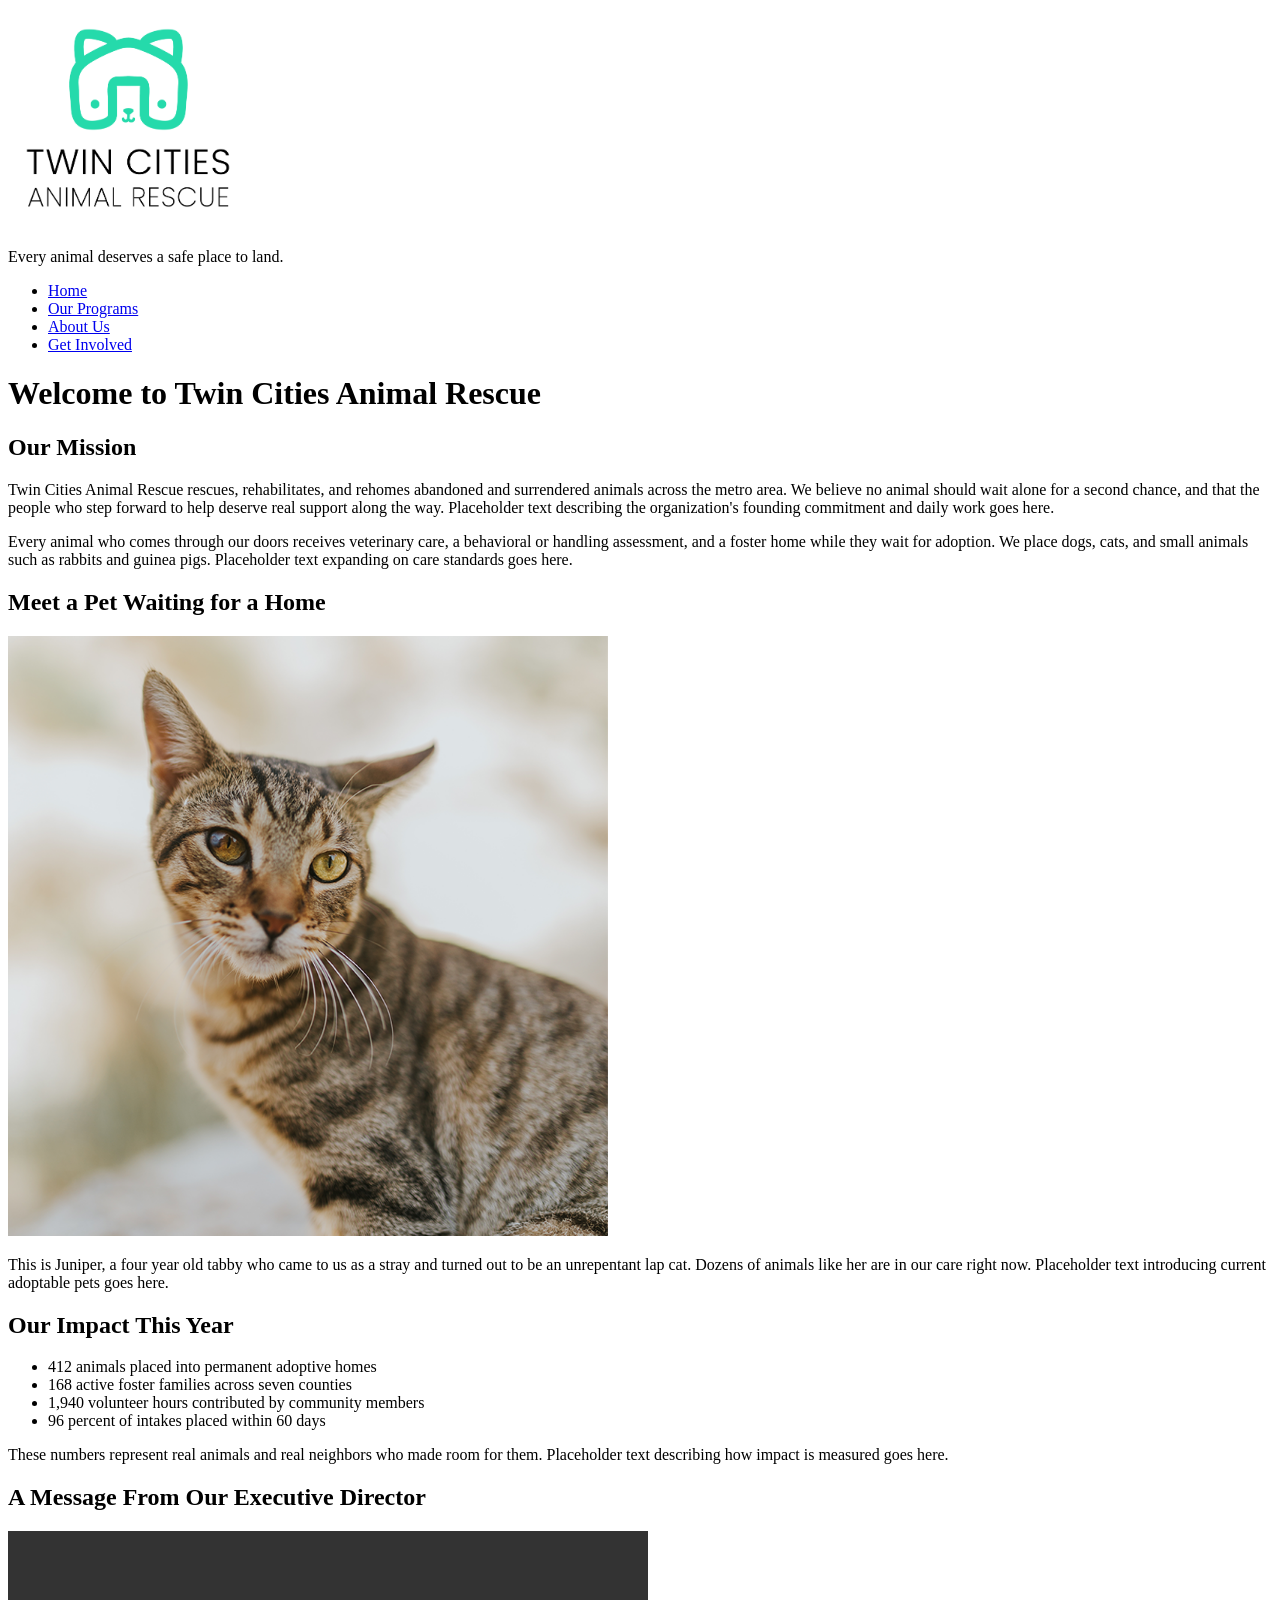
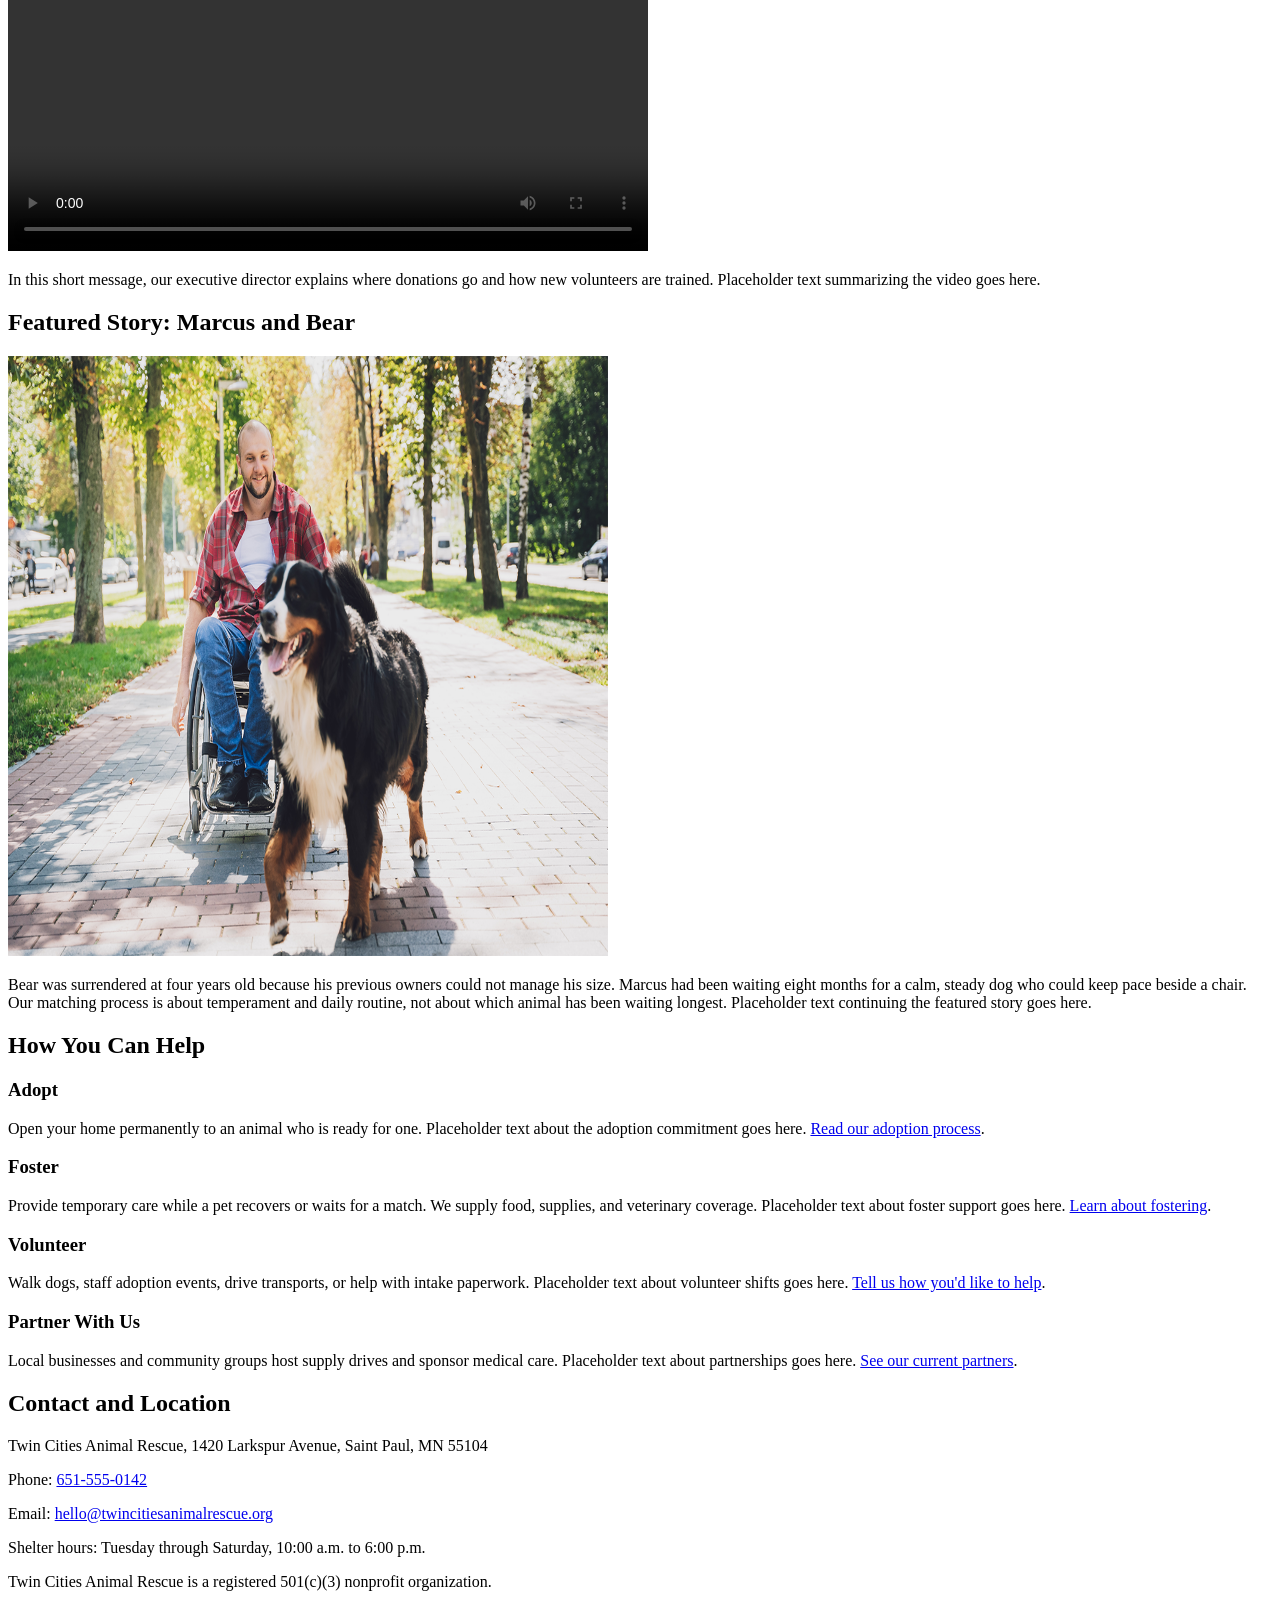
==== index.html @ c5acffc3 "Renamed PNG's" ====
<!DOCTYPE html>
<html lang="en">
<head>
  <meta charset="UTF-8">
  <meta name="viewport" content="width=device-width, initial-scale=1.0">
  <title>Home | Twin Cities Animal Rescue</title>
  <meta name="description" content="Twin Cities Animal Rescue connects homeless pets with adopters, fosters, and volunteers across the metro area.">
</head>
<body>

  <header>
    <a href="index.html">
      <img src="media/rescue-logo.png"
           alt="Twin Cities Animal Rescue"
           width="240" height="220">
    </a>
    <p>Every animal deserves a safe place to land.</p>

    <nav aria-label="Main navigation">
      <ul>
        <li><a href="index.html" aria-current="page">Home</a></li>
        <li><a href="services.html">Our Programs</a></li>
        <li><a href="about.html">About Us</a></li>
        <li><a href="contact.html">Get Involved</a></li>
      </ul>
    </nav>
  </header>

  <main>
    <h1>Welcome to Twin Cities Animal Rescue</h1>

    <section>
      <h2>Our Mission</h2>
      <p>
        Twin Cities Animal Rescue rescues, rehabilitates, and rehomes abandoned and
        surrendered animals across the metro area. We believe no animal should wait
        alone for a second chance, and that the people who step forward to help
        deserve real support along the way. Placeholder text describing the
        organization's founding commitment and daily work goes here.
      </p>
      <p>
        Every animal who comes through our doors receives veterinary care, a
        behavioral or handling assessment, and a foster home while they wait for
        adoption. We place dogs, cats, and small animals such as rabbits and guinea
        pigs. Placeholder text expanding on care standards goes here.
      </p>
    </section>

    <section>
      <h2>Meet a Pet Waiting for a Home</h2>
      <img src="media/rescue-pet-spotlight.png"
           alt="A brown tabby cat with yellow-green eyes sitting outdoors, head tilted and ears turned toward the camera."
           width="600" height="600">
      <p>
        This is Juniper, a four year old tabby who came to us as a stray and turned
        out to be an unrepentant lap cat. Dozens of animals like her are in our care
        right now. Placeholder text introducing current adoptable pets goes here.
      </p>
    </section>

    <section>
      <h2>Our Impact This Year</h2>
      <ul>
        <li>412 animals placed into permanent adoptive homes</li>
        <li>168 active foster families across seven counties</li>
        <li>1,940 volunteer hours contributed by community members</li>
        <li>96 percent of intakes placed within 60 days</li>
      </ul>
      <p>
        These numbers represent real animals and real neighbors who made room for
        them. Placeholder text describing how impact is measured goes here.
      </p>
    </section>

    <section>
      <h2>A Message From Our Executive Director</h2>
      <video controls width="640" preload="metadata">
        <source src="media/rescue-message.mp4" type="video/mp4">
        Your browser does not support embedded video. A written transcript of the
        director's message is available by emailing hello@twincitiesanimalrescue.org
        or calling 651-555-0142.
      </video>
      <p>
        In this short message, our executive director explains where donations go and
        how new volunteers are trained. Placeholder text summarizing the video goes
        here.
      </p>
    </section>

    <section>
      <h2>Featured Story: Marcus and Bear</h2>
      <picture>
        <source media="(min-width: 768px)" srcset="media/rescue-feature-large.png">
        <img src="media/rescue-feature-small.png"
             alt="A smiling man in a wheelchair moving along a tree-lined park path beside a large Bernese mountain dog walking at his side."
             width="600" height="600">
      </picture>
      <p>
        Bear was surrendered at four years old because his previous owners could not
        manage his size. Marcus had been waiting eight months for a calm, steady dog
        who could keep pace beside a chair. Our matching process is about
        temperament and daily routine, not about which animal has been waiting
        longest. Placeholder text continuing the featured story goes here.
      </p>
    </section>

    <section>
      <h2>How You Can Help</h2>

      <h3>Adopt</h3>
      <p>
        Open your home permanently to an animal who is ready for one. Placeholder
        text about the adoption commitment goes here.
        <a href="services.html">Read our adoption process</a>.
      </p>

      <h3>Foster</h3>
      <p>
        Provide temporary care while a pet recovers or waits for a match. We supply
        food, supplies, and veterinary coverage. Placeholder text about foster
        support goes here. <a href="services.html">Learn about fostering</a>.
      </p>

      <h3>Volunteer</h3>
      <p>
        Walk dogs, staff adoption events, drive transports, or help with intake
        paperwork. Placeholder text about volunteer shifts goes here.
        <a href="contact.html">Tell us how you'd like to help</a>.
      </p>

      <h3>Partner With Us</h3>
      <p>
        Local businesses and community groups host supply drives and sponsor medical
        care. Placeholder text about partnerships goes here.
        <a href="about.html">See our current partners</a>.
      </p>
    </section>
  </main>

  <footer>
    <h2>Contact and Location</h2>
    <p>Twin Cities Animal Rescue, 1420 Larkspur Avenue, Saint Paul, MN 55104</p>
    <p>Phone: <a href="tel:+16515550142">651-555-0142</a></p>
    <p>Email: <a href="mailto:hello@twincitiesanimalrescue.org">hello@twincitiesanimalrescue.org</a></p>
    <p>Shelter hours: Tuesday through Saturday, 10:00 a.m. to 6:00 p.m.</p>
    <p>Twin Cities Animal Rescue is a registered 501(c)(3) nonprofit organization.</p>
  </footer>

</body>
</html>
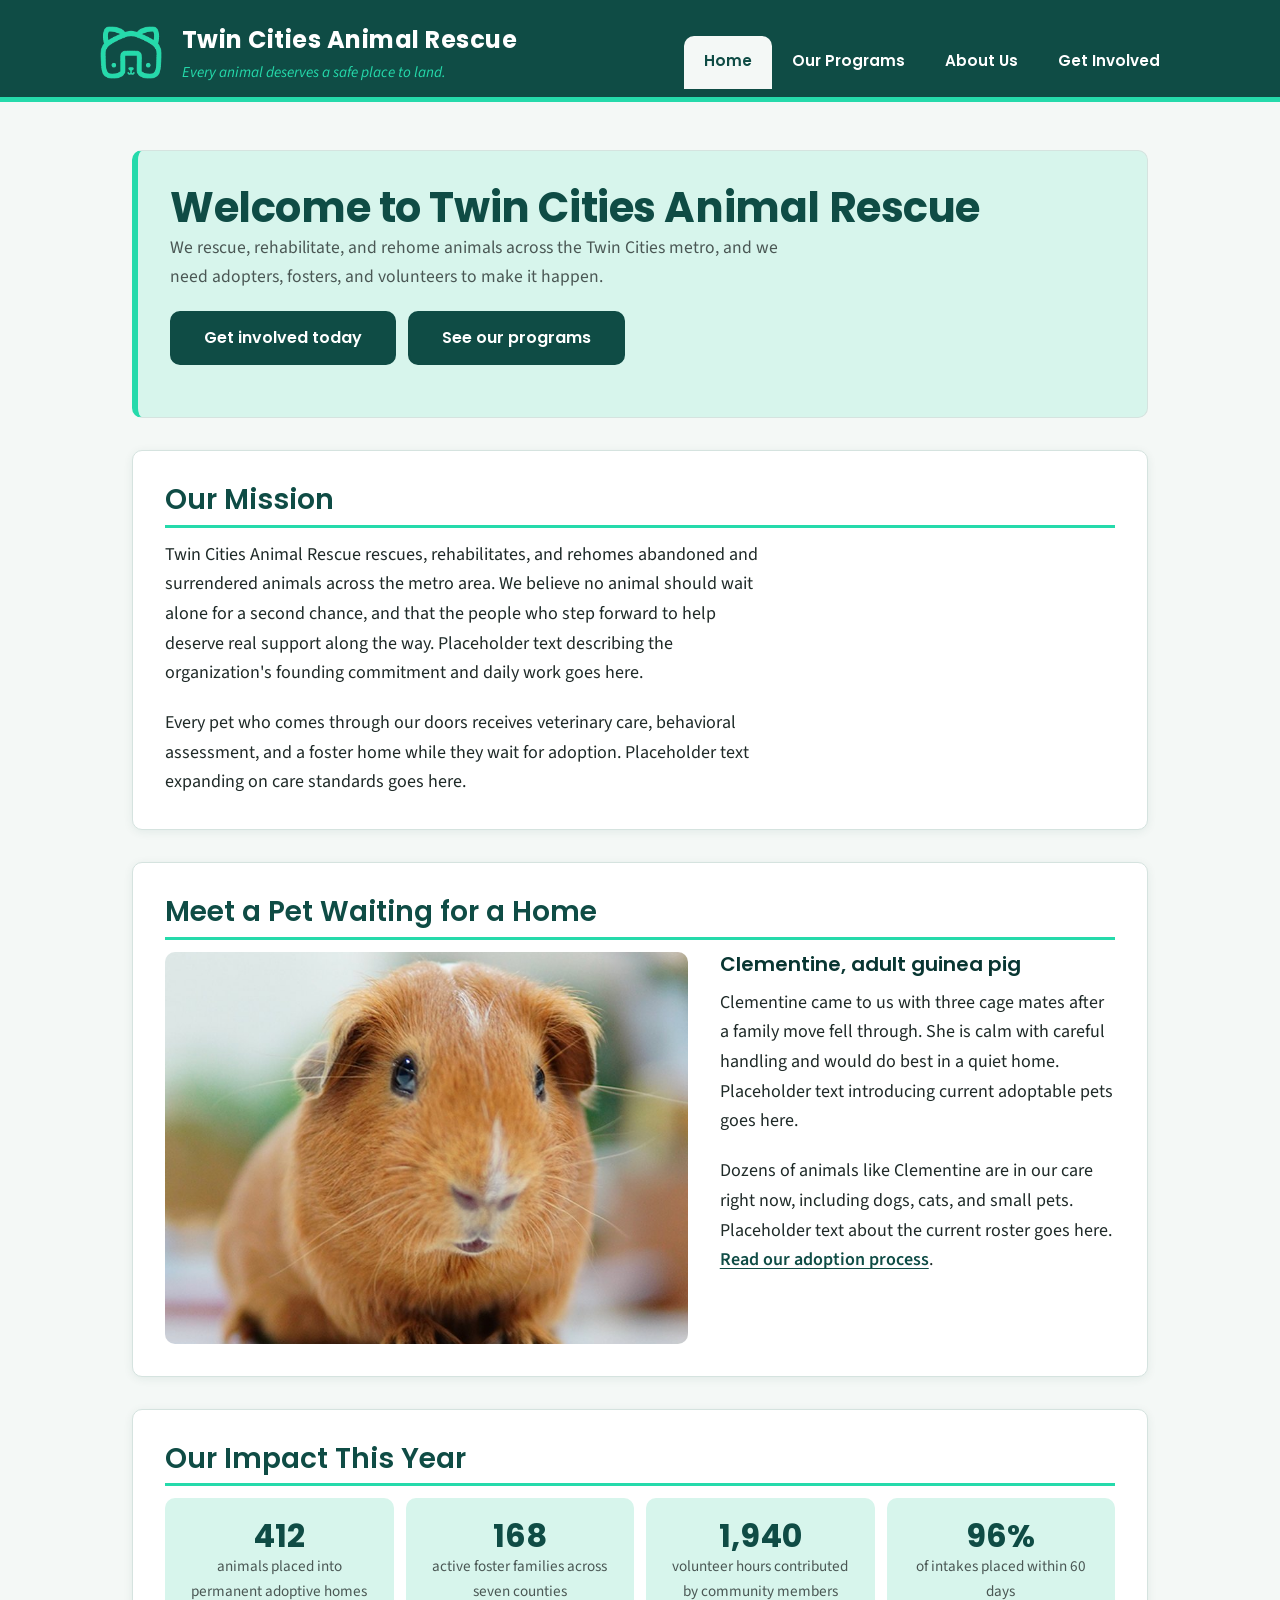
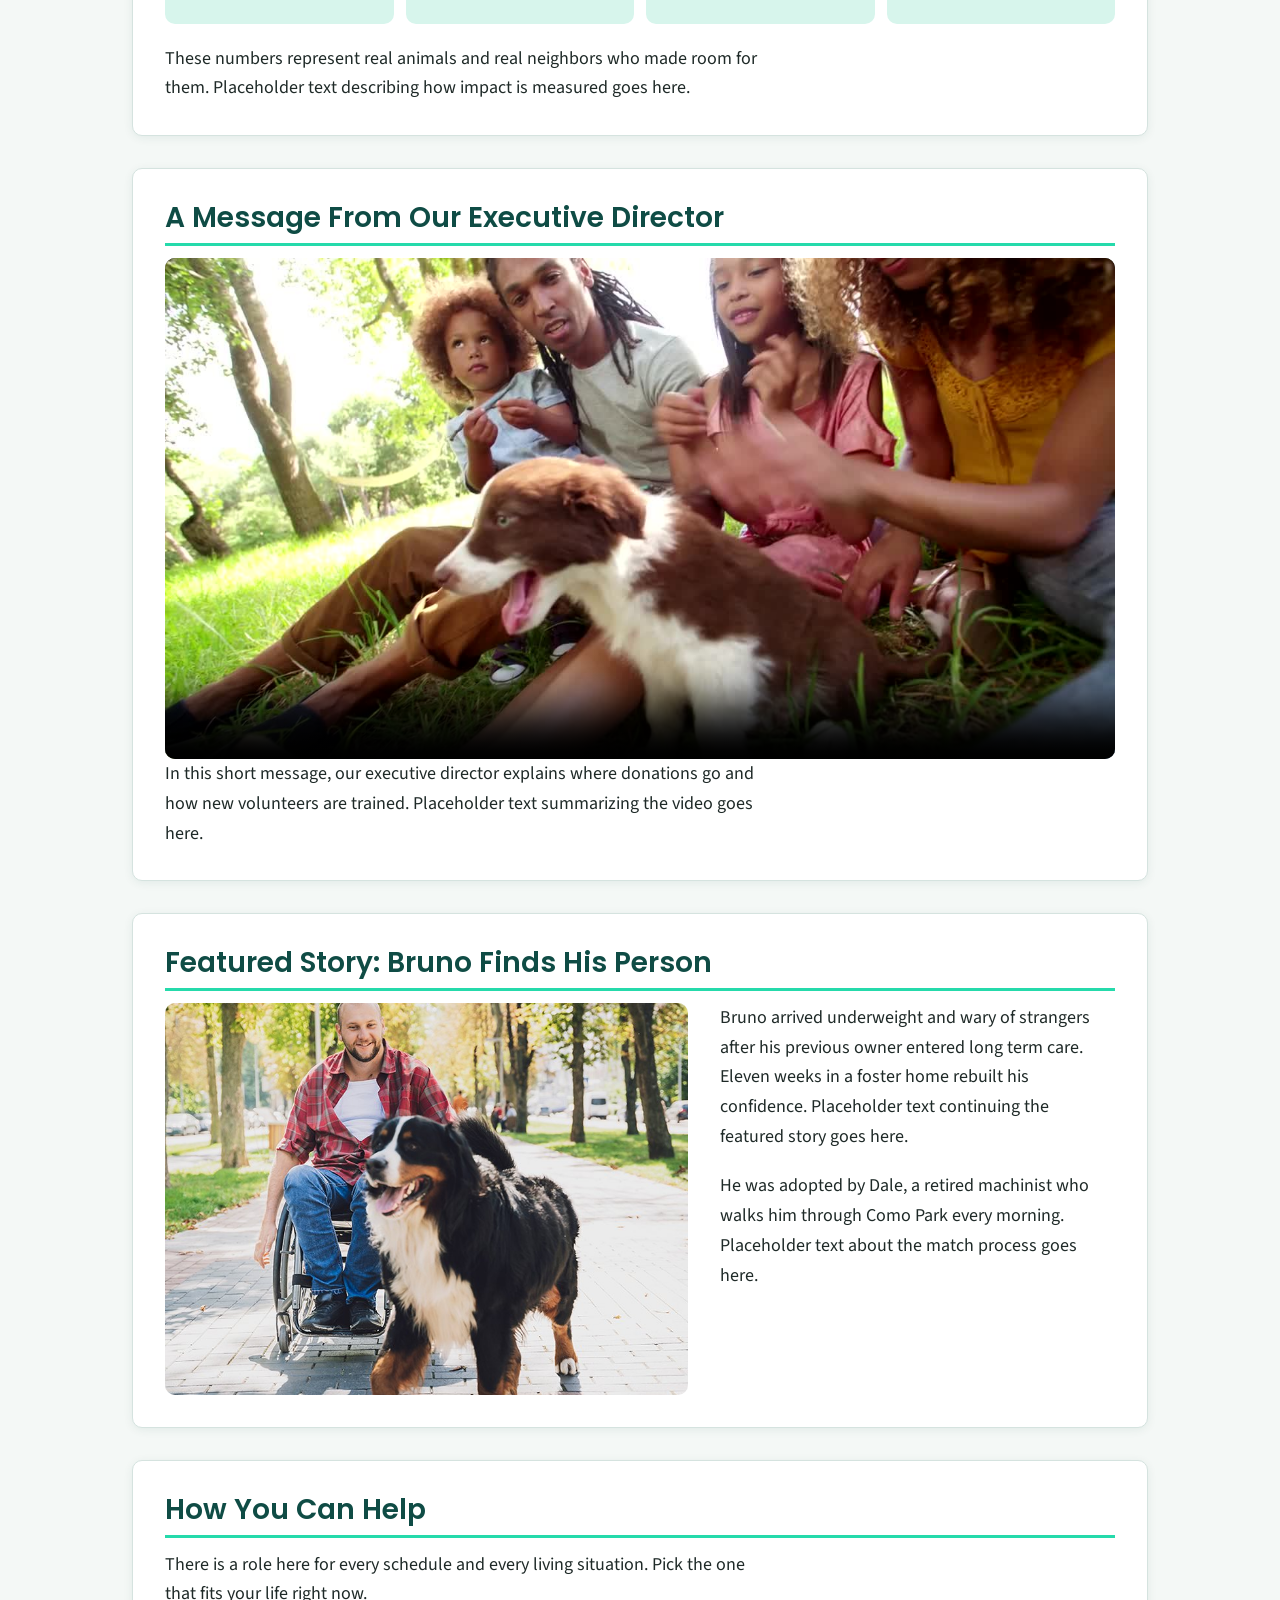
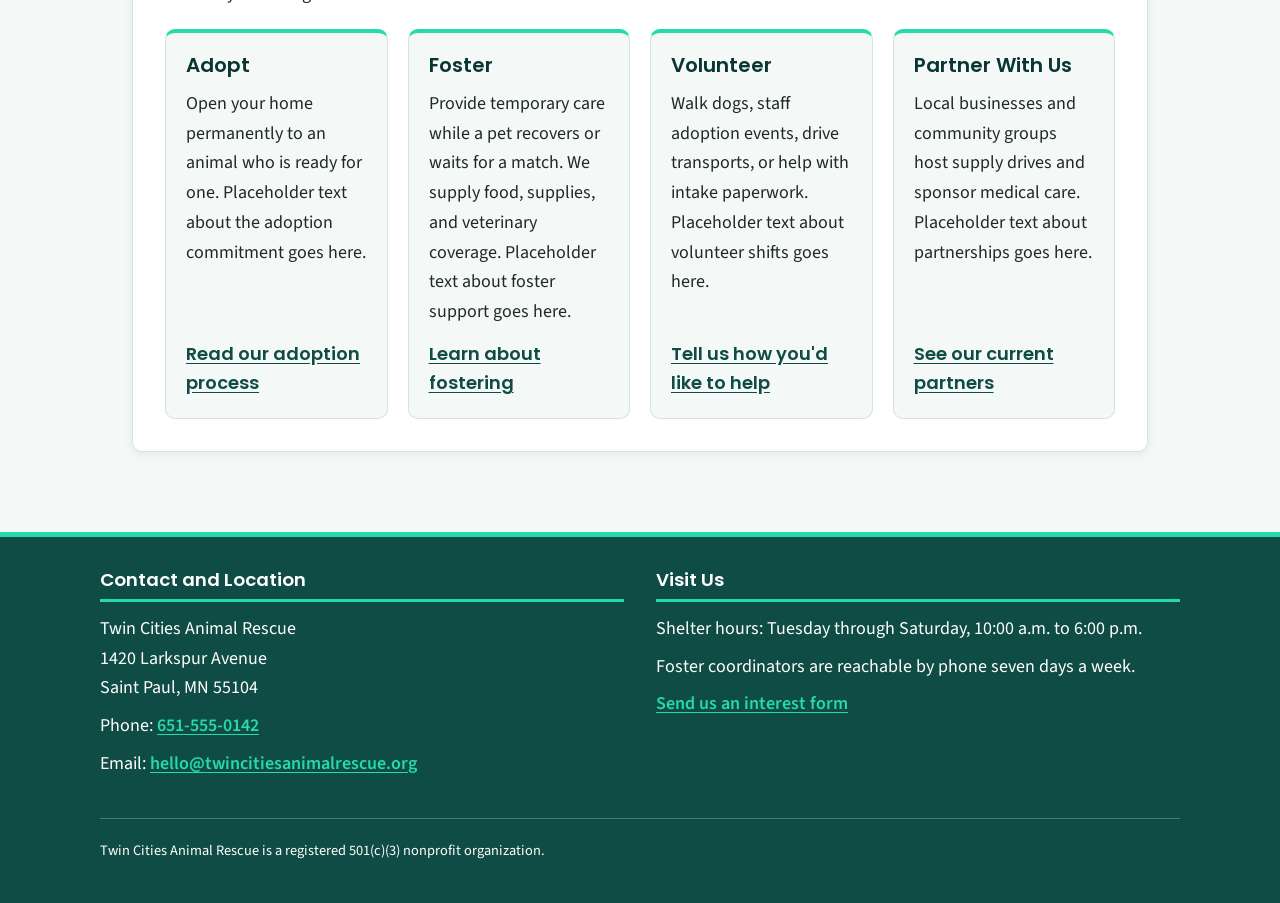
==== commit e694f602: "Add files via upload" ====
--- a/index.html
+++ b/index.html
@@ -5,29 +5,50 @@
   <meta name="viewport" content="width=device-width, initial-scale=1.0">
   <title>Home | Twin Cities Animal Rescue</title>
   <meta name="description" content="Twin Cities Animal Rescue connects homeless pets with adopters, fosters, and volunteers across the metro area.">
+  <link rel="preconnect" href="https://fonts.googleapis.com">
+  <link rel="preconnect" href="https://fonts.gstatic.com" crossorigin>
+  <link href="https://fonts.googleapis.com/css2?family=Poppins:wght@400;600;700&family=Source+Sans+3:wght@400;600&display=swap" rel="stylesheet">
+  <link rel="stylesheet" href="css/styles.css">
 </head>
 <body>
 
-  <header>
-    <a href="index.html">
-      <img src="media/rescue-logo.png"
-           alt="Twin Cities Animal Rescue"
-           width="240" height="220">
-    </a>
-    <p>Every animal deserves a safe place to land.</p>
-
-    <nav aria-label="Main navigation">
-      <ul>
-        <li><a href="index.html" aria-current="page">Home</a></li>
-        <li><a href="services.html">Our Programs</a></li>
-        <li><a href="about.html">About Us</a></li>
-        <li><a href="contact.html">Get Involved</a></li>
-      </ul>
-    </nav>
+  <a class="skip-link" href="#main-content">Skip to main content</a>
+
+  <header class="site-header">
+    <div class="header-inner">
+      <div class="brand">
+        <img class="brand-logo" src="media/rescue-logo.png"
+             alt="Twin Cities Animal Rescue logo, a mint green line drawing of an animal face."
+             width="400" height="342">
+        <div>
+          <p class="brand-name">Twin Cities Animal Rescue</p>
+          <p class="brand-tagline">Every animal deserves a safe place to land.</p>
+        </div>
+      </div>
+
+      <nav class="site-nav" aria-label="Main navigation">
+        <ul>
+          <li><a href="index.html" aria-current="page">Home</a></li>
+          <li><a href="services.html">Our Programs</a></li>
+          <li><a href="about.html">About Us</a></li>
+          <li><a href="contact.html">Get Involved</a></li>
+        </ul>
+      </nav>
+    </div>
   </header>
 
-  <main>
-    <h1>Welcome to Twin Cities Animal Rescue</h1>
+  <main id="main-content">
+    <div class="page-title">
+      <h1>Welcome to Twin Cities Animal Rescue</h1>
+      <p class="page-intro">
+        We rescue, rehabilitate, and rehome animals across the Twin Cities metro,
+        and we need adopters, fosters, and volunteers to make it happen.
+      </p>
+      <p class="button-row">
+        <a class="button" href="contact.html">Get involved today</a>
+        <a class="button" href="services.html">See our programs</a>
+      </p>
+    </div>
 
     <section>
       <h2>Our Mission</h2>
@@ -39,32 +60,53 @@
         organization's founding commitment and daily work goes here.
       </p>
       <p>
-        Every animal who comes through our doors receives veterinary care, a
-        behavioral or handling assessment, and a foster home while they wait for
-        adoption. We place dogs, cats, and small animals such as rabbits and guinea
-        pigs. Placeholder text expanding on care standards goes here.
+        Every pet who comes through our doors receives veterinary care, behavioral
+        assessment, and a foster home while they wait for adoption. Placeholder text
+        expanding on care standards goes here.
       </p>
     </section>
 
     <section>
       <h2>Meet a Pet Waiting for a Home</h2>
-      <img src="media/rescue-pet-spotlight.png"
-           alt="A brown tabby cat with yellow-green eyes sitting outdoors, head tilted and ears turned toward the camera."
-           width="600" height="600">
-      <p>
-        This is Juniper, a four year old tabby who came to us as a stray and turned
-        out to be an unrepentant lap cat. Dozens of animals like her are in our care
-        right now. Placeholder text introducing current adoptable pets goes here.
-      </p>
+      <div class="media-block">
+        <img src="media/rescue-pet.jpg"
+             alt="A ginger guinea pig with a white stripe on its nose sitting on a smooth floor, facing the camera."
+             width="800" height="800">
+        <div class="media-text">
+          <h3>Clementine, adult guinea pig</h3>
+          <p>
+            Clementine came to us with three cage mates after a family move fell
+            through. She is calm with careful handling and would do best in a quiet
+            home. Placeholder text introducing current adoptable pets goes here.
+          </p>
+          <p>
+            Dozens of animals like Clementine are in our care right now, including
+            dogs, cats, and small pets. Placeholder text about the current roster
+            goes here. <a href="services.html">Read our adoption process</a>.
+          </p>
+        </div>
+      </div>
     </section>
 
     <section>
       <h2>Our Impact This Year</h2>
-      <ul>
-        <li>412 animals placed into permanent adoptive homes</li>
-        <li>168 active foster families across seven counties</li>
-        <li>1,940 volunteer hours contributed by community members</li>
-        <li>96 percent of intakes placed within 60 days</li>
+      <ul class="stat-list">
+        <li>
+          <span class="stat-number">412</span>
+          <span class="stat-label">animals placed into permanent adoptive homes</span>
+        </li>
+        <li>
+          <span class="stat-number">168</span>
+          <span class="stat-label">active foster families across seven counties</span>
+        </li>
+        <li>
+          <span class="stat-number">1,940</span>
+          <span class="stat-label">volunteer hours contributed by community members</span>
+        </li>
+        <li>
+          <span class="stat-number">96%</span>
+          <span class="stat-label">of intakes placed within 60 days</span>
+        </li>
       </ul>
       <p>
         These numbers represent real animals and real neighbors who made room for
@@ -74,7 +116,7 @@
 
     <section>
       <h2>A Message From Our Executive Director</h2>
-      <video controls width="640" preload="metadata">
+      <video controls width="640" preload="metadata" poster="media/rescue-message-poster.jpg">
         <source src="media/rescue-message.mp4" type="video/mp4">
         Your browser does not support embedded video. A written transcript of the
         director's message is available by emailing hello@twincitiesanimalrescue.org
@@ -88,62 +130,96 @@
     </section>
 
     <section>
-      <h2>Featured Story: Marcus and Bear</h2>
-      <picture>
-        <source media="(min-width: 768px)" srcset="media/rescue-feature-large.png">
-        <img src="media/rescue-feature-small.png"
-             alt="A smiling man in a wheelchair moving along a tree-lined park path beside a large Bernese mountain dog walking at his side."
-             width="600" height="600">
-      </picture>
-      <p>
-        Bear was surrendered at four years old because his previous owners could not
-        manage his size. Marcus had been waiting eight months for a calm, steady dog
-        who could keep pace beside a chair. Our matching process is about
-        temperament and daily routine, not about which animal has been waiting
-        longest. Placeholder text continuing the featured story goes here.
-      </p>
+      <h2>Featured Story: Bruno Finds His Person</h2>
+      <div class="media-block">
+        <picture>
+          <source media="(min-width: 768px)" srcset="media/rescue-feature-large.jpg">
+          <img src="media/rescue-feature-small.jpg"
+               alt="A man using a wheelchair smiles as he moves along a tree lined path beside Bruno, a large black, white, and tan Bernese mountain dog walking off leash."
+               width="800" height="800">
+        </picture>
+        <div class="media-text">
+          <p>
+            Bruno arrived underweight and wary of strangers after his previous owner
+            entered long term care. Eleven weeks in a foster home rebuilt his
+            confidence. Placeholder text continuing the featured story goes here.
+          </p>
+          <p>
+            He was adopted by Dale, a retired machinist who walks him through Como
+            Park every morning. Placeholder text about the match process goes here.
+          </p>
+        </div>
+      </div>
     </section>
 
     <section>
       <h2>How You Can Help</h2>
-
-      <h3>Adopt</h3>
-      <p>
-        Open your home permanently to an animal who is ready for one. Placeholder
-        text about the adoption commitment goes here.
-        <a href="services.html">Read our adoption process</a>.
-      </p>
-
-      <h3>Foster</h3>
-      <p>
-        Provide temporary care while a pet recovers or waits for a match. We supply
-        food, supplies, and veterinary coverage. Placeholder text about foster
-        support goes here. <a href="services.html">Learn about fostering</a>.
-      </p>
-
-      <h3>Volunteer</h3>
-      <p>
-        Walk dogs, staff adoption events, drive transports, or help with intake
-        paperwork. Placeholder text about volunteer shifts goes here.
-        <a href="contact.html">Tell us how you'd like to help</a>.
-      </p>
-
-      <h3>Partner With Us</h3>
-      <p>
-        Local businesses and community groups host supply drives and sponsor medical
-        care. Placeholder text about partnerships goes here.
-        <a href="about.html">See our current partners</a>.
-      </p>
+      <p>
+        There is a role here for every schedule and every living situation. Pick the
+        one that fits your life right now.
+      </p>
+
+      <div class="card-grid">
+        <article class="card">
+          <h3>Adopt</h3>
+          <p>
+            Open your home permanently to an animal who is ready for one. Placeholder
+            text about the adoption commitment goes here.
+          </p>
+          <p class="card-link"><a href="services.html">Read our adoption process</a></p>
+        </article>
+
+        <article class="card">
+          <h3>Foster</h3>
+          <p>
+            Provide temporary care while a pet recovers or waits for a match. We
+            supply food, supplies, and veterinary coverage. Placeholder text about
+            foster support goes here.
+          </p>
+          <p class="card-link"><a href="services.html">Learn about fostering</a></p>
+        </article>
+
+        <article class="card">
+          <h3>Volunteer</h3>
+          <p>
+            Walk dogs, staff adoption events, drive transports, or help with intake
+            paperwork. Placeholder text about volunteer shifts goes here.
+          </p>
+          <p class="card-link"><a href="contact.html">Tell us how you'd like to help</a></p>
+        </article>
+
+        <article class="card">
+          <h3>Partner With Us</h3>
+          <p>
+            Local businesses and community groups host supply drives and sponsor
+            medical care. Placeholder text about partnerships goes here.
+          </p>
+          <p class="card-link"><a href="about.html">See our current partners</a></p>
+        </article>
+      </div>
     </section>
   </main>
 
-  <footer>
-    <h2>Contact and Location</h2>
-    <p>Twin Cities Animal Rescue, 1420 Larkspur Avenue, Saint Paul, MN 55104</p>
-    <p>Phone: <a href="tel:+16515550142">651-555-0142</a></p>
-    <p>Email: <a href="mailto:hello@twincitiesanimalrescue.org">hello@twincitiesanimalrescue.org</a></p>
-    <p>Shelter hours: Tuesday through Saturday, 10:00 a.m. to 6:00 p.m.</p>
-    <p>Twin Cities Animal Rescue is a registered 501(c)(3) nonprofit organization.</p>
+  <footer class="site-footer">
+    <div class="footer-inner">
+      <div>
+        <h2>Contact and Location</h2>
+        <p>Twin Cities Animal Rescue<br>1420 Larkspur Avenue<br>Saint Paul, MN 55104</p>
+        <p>Phone: <a href="tel:+16515550142">651-555-0142</a></p>
+        <p>Email: <a href="mailto:hello@twincitiesanimalrescue.org">hello@twincitiesanimalrescue.org</a></p>
+      </div>
+
+      <div>
+        <h2>Visit Us</h2>
+        <p>Shelter hours: Tuesday through Saturday, 10:00 a.m. to 6:00 p.m.</p>
+        <p>Foster coordinators are reachable by phone seven days a week.</p>
+        <p><a href="contact.html">Send us an interest form</a></p>
+      </div>
+    </div>
+
+    <p class="footer-legal">
+      Twin Cities Animal Rescue is a registered 501(c)(3) nonprofit organization.
+    </p>
   </footer>
 
 </body>
--- a/css/styles.css
+++ b/css/styles.css
@@ -0,0 +1,744 @@
+/* ==========================================================================
+   Twin Cities Animal Rescue — Touchstone 3 Stylesheet
+   Written mobile first. Larger screens are handled by the media queries
+   near the bottom of this file.
+
+   DESIGN SYSTEM
+   Colors (4)
+     Deep Teal   #0F4C45   primary / headers / footer / headings
+     Mint        #25DAAB   accent, pulled from the client logo
+     Off White   #F4F8F6   page background
+     Charcoal    #1F2A28   body text
+   Fonts (2)
+     Poppins       headings, navigation, buttons
+     Source Sans 3 body copy, forms, lists
+   ========================================================================== */
+
+/* --------------------------------------------------------------------------
+   1. Design tokens
+   -------------------------------------------------------------------------- */
+:root {
+  /* Color palette */
+  --color-primary: #0F4C45;
+  --color-primary-dark: #093632;
+  --color-accent: #25DAAB;
+  --color-accent-soft: #D7F5EC;
+  --color-surface: #FFFFFF;
+  --color-background: #F4F8F6;
+  --color-text: #1F2A28;
+  --color-text-muted: #4A5754;
+  --color-border: #D5E3DF;
+
+  /* Typography */
+  --font-heading: "Poppins", "Trebuchet MS", "Segoe UI", sans-serif;
+  --font-body: "Source Sans 3", "Source Sans Pro", "Helvetica Neue", Arial, sans-serif;
+
+  /* Spacing scale — keeps rhythm identical on every page */
+  --space-xs: 0.5rem;
+  --space-sm: 0.75rem;
+  --space-md: 1.25rem;
+  --space-lg: 2rem;
+  --space-xl: 3rem;
+
+  /* Shared shape and depth */
+  --radius: 10px;
+  --shadow: 0 2px 10px rgba(15, 76, 69, 0.08);
+  --max-width: 1080px;
+}
+
+/* --------------------------------------------------------------------------
+   2. Base / reset
+   -------------------------------------------------------------------------- */
+*,
+*::before,
+*::after {
+  box-sizing: border-box;
+}
+
+html {
+  scroll-behavior: smooth;
+}
+
+body {
+  margin: 0;
+  background-color: var(--color-background);
+  color: var(--color-text);
+  font-family: var(--font-body);
+  font-size: 1.0625rem;   /* 17px base so body copy is comfortable on phones */
+  line-height: 1.65;
+}
+
+img,
+video {
+  display: block;
+  max-width: 100%;
+  height: auto;           /* images scale down instead of overflowing small screens */
+}
+
+/* --------------------------------------------------------------------------
+   3. Typography and hierarchy
+   -------------------------------------------------------------------------- */
+h1,
+h2,
+h3 {
+  font-family: var(--font-heading);
+  color: var(--color-primary);
+  line-height: 1.2;
+  margin: 0 0 var(--space-sm);
+}
+
+h1 {
+  font-size: 1.9rem;
+  font-weight: 700;
+  letter-spacing: -0.01em;
+}
+
+h2 {
+  font-size: 1.4rem;
+  font-weight: 600;
+  padding-bottom: var(--space-xs);
+  border-bottom: 3px solid var(--color-accent);   /* accent rule marks each major section */
+}
+
+h3 {
+  font-size: 1.1rem;
+  font-weight: 600;
+  color: var(--color-primary-dark);
+}
+
+p {
+  margin: 0 0 var(--space-md);
+  max-width: 68ch;        /* caps line length so paragraphs stay easy to read */
+}
+
+a {
+  color: var(--color-primary);
+  font-weight: 600;
+  text-decoration: underline;
+  text-underline-offset: 3px;
+}
+
+a:hover,
+a:focus {
+  color: var(--color-primary-dark);
+  background-color: var(--color-accent-soft);
+}
+
+/* Visible keyboard focus everywhere */
+a:focus-visible,
+button:focus-visible,
+input:focus-visible,
+select:focus-visible,
+textarea:focus-visible {
+  outline: 3px solid var(--color-primary);
+  outline-offset: 2px;
+}
+
+/* Skip link for keyboard and screen reader users */
+.skip-link {
+  position: absolute;
+  left: -9999px;
+  top: 0;
+  background-color: var(--color-primary);
+  color: var(--color-surface);
+  padding: var(--space-sm) var(--space-md);
+  z-index: 20;
+}
+
+.skip-link:focus {
+  left: var(--space-sm);
+  top: var(--space-sm);
+}
+
+/* --------------------------------------------------------------------------
+   4. Site header and navigation  (Flexbox)
+   -------------------------------------------------------------------------- */
+.site-header {
+  background-color: var(--color-primary);
+  color: var(--color-surface);
+  padding: var(--space-md) var(--space-md) 0;
+  border-bottom: 5px solid var(--color-accent);
+}
+
+.header-inner {
+  display: flex;
+  flex-direction: column;      /* stacked on phones */
+  align-items: center;
+  gap: var(--space-sm);
+  max-width: var(--max-width);
+  margin: 0 auto;
+  text-align: center;
+}
+
+.brand {
+  display: flex;
+  flex-direction: column;
+  align-items: center;
+  gap: var(--space-xs);
+}
+
+.brand-logo {
+  width: 74px;
+}
+
+.brand-name {
+  font-family: var(--font-heading);
+  font-size: 1.35rem;
+  font-weight: 700;
+  letter-spacing: 0.02em;
+  margin: 0;
+  color: var(--color-surface);
+}
+
+.brand-tagline {
+  font-size: 0.95rem;
+  font-style: italic;
+  margin: 0;
+  color: var(--color-accent);
+}
+
+/* Navigation list — Flexbox row that wraps on narrow screens */
+.site-nav ul {
+  display: flex;
+  flex-wrap: wrap;
+  justify-content: center;
+  gap: var(--space-xs);
+  list-style: none;
+  margin: 0;
+  padding: 0;
+  width: 100%;
+}
+
+.site-nav a {
+  display: block;
+  padding: var(--space-sm) var(--space-md);
+  font-family: var(--font-heading);
+  font-size: 0.95rem;
+  font-weight: 600;
+  color: var(--color-surface);
+  text-decoration: none;
+  border-radius: var(--radius) var(--radius) 0 0;
+  border-bottom: 4px solid transparent;
+}
+
+.site-nav a:hover,
+.site-nav a:focus {
+  background-color: var(--color-primary-dark);
+  color: var(--color-accent);
+  border-bottom-color: var(--color-accent);
+}
+
+/* Current page marker — driven by the aria-current attribute already in the HTML */
+.site-nav a[aria-current="page"] {
+  background-color: var(--color-background);
+  color: var(--color-primary);
+  border-bottom-color: var(--color-background);
+}
+
+/* --------------------------------------------------------------------------
+   5. Page shell and sections
+   -------------------------------------------------------------------------- */
+main {
+  display: block;
+  max-width: var(--max-width);
+  margin: 0 auto;
+  padding: var(--space-lg) var(--space-md) var(--space-xl);
+}
+
+.page-intro {
+  font-size: 1.1rem;
+  color: var(--color-text-muted);
+}
+
+section {
+  background-color: var(--color-surface);
+  border: 1px solid var(--color-border);
+  border-radius: var(--radius);
+  box-shadow: var(--shadow);
+  padding: var(--space-md);
+  margin-bottom: var(--space-lg);
+}
+
+section > *:last-child {
+  margin-bottom: 0;
+}
+
+/* Page title band */
+.page-title {
+  background-color: var(--color-accent-soft);
+  border: 1px solid var(--color-border);
+  border-left: 6px solid var(--color-accent);
+  border-radius: var(--radius);
+  padding: var(--space-md);
+  margin-bottom: var(--space-lg);
+}
+
+.page-title h1 {
+  margin-bottom: 0;
+}
+
+/* Lists */
+ul,
+ol {
+  padding-left: 1.35rem;
+}
+
+li {
+  margin-bottom: var(--space-xs);
+}
+
+/* --------------------------------------------------------------------------
+   6. Cards  (Flexbox)
+   -------------------------------------------------------------------------- */
+.card-grid {
+  display: flex;
+  flex-direction: column;    /* single column on phones */
+  flex-wrap: wrap;
+  gap: var(--space-md);
+  margin-top: var(--space-md);
+}
+
+.card {
+  display: flex;
+  flex-direction: column;
+  flex: 1 1 260px;           /* cards share space evenly once they sit in a row */
+  background-color: var(--color-background);
+  border: 1px solid var(--color-border);
+  border-top: 4px solid var(--color-accent);
+  border-radius: var(--radius);
+  padding: var(--space-md);
+}
+
+.card h3 {
+  margin-top: 0;
+}
+
+.card p {
+  margin-bottom: var(--space-sm);
+}
+
+.card .card-link {
+  margin-top: auto;          /* pins the link to the bottom so card links line up */
+  margin-bottom: 0;
+  font-family: var(--font-heading);
+}
+
+/* Impact statistics — text only, per the client brief */
+.stat-list {
+  display: flex;
+  flex-direction: column;
+  flex-wrap: wrap;
+  gap: var(--space-sm);
+  list-style: none;
+  margin: 0 0 var(--space-md);
+  padding: 0;
+}
+
+.stat-list li {
+  flex: 1 1 200px;
+  background-color: var(--color-accent-soft);
+  border-radius: var(--radius);
+  padding: var(--space-md);
+  margin-bottom: 0;
+  text-align: center;
+}
+
+.stat-number {
+  display: block;
+  font-family: var(--font-heading);
+  font-size: 2rem;
+  font-weight: 700;
+  line-height: 1.1;
+  color: var(--color-primary);
+}
+
+.stat-label {
+  display: block;
+  font-size: 0.95rem;
+  color: var(--color-text-muted);
+}
+
+/* --------------------------------------------------------------------------
+   7. Media blocks
+   -------------------------------------------------------------------------- */
+.media-block {
+  display: flex;
+  flex-direction: column;
+  gap: var(--space-md);
+}
+
+.media-block img,
+.media-block video {
+  width: 100%;
+  border-radius: var(--radius);
+}
+
+/* Photos are cropped to a shared 4:3 shape so every image block on the site
+   lines up the same way, no matter what shape the original file is. */
+.media-block > img,
+.media-block > picture img {
+  aspect-ratio: 4 / 3;
+  object-fit: cover;
+}
+
+.media-block .media-text {
+  flex: 1 1 300px;
+}
+
+.media-block .media-text > *:last-child {
+  margin-bottom: 0;
+}
+
+figure {
+  max-width: 640px;        /* keeps a square source photo from dominating the page */
+  margin: 0 auto;
+  background-color: var(--color-background);
+  border: 1px solid var(--color-border);
+  border-radius: var(--radius);
+  overflow: hidden;
+}
+
+figure img {
+  width: 100%;
+  aspect-ratio: 4 / 3;
+  object-fit: cover;
+  object-position: center 28%;
+  border-radius: 0;
+}
+
+figcaption {
+  padding: var(--space-md);
+  font-size: 0.95rem;
+  color: var(--color-text-muted);
+}
+
+video {
+  width: 100%;
+  background-color: var(--color-text);
+  border-radius: var(--radius);
+}
+
+/* --------------------------------------------------------------------------
+   8. Buttons and calls to action
+   -------------------------------------------------------------------------- */
+.button,
+button {
+  display: inline-block;
+  font-family: var(--font-heading);
+  font-size: 1rem;
+  font-weight: 600;
+  padding: var(--space-sm) var(--space-lg);
+  border-radius: var(--radius);
+  border: 2px solid var(--color-primary);
+  cursor: pointer;
+  text-decoration: none;
+  text-align: center;
+}
+
+.button,
+button[type="submit"] {
+  background-color: var(--color-primary);
+  color: var(--color-surface);
+}
+
+.button:hover,
+.button:focus,
+button[type="submit"]:hover,
+button[type="submit"]:focus {
+  background-color: var(--color-primary-dark);
+  color: var(--color-accent);
+}
+
+button[type="reset"] {
+  background-color: transparent;
+  color: var(--color-primary);
+}
+
+button[type="reset"]:hover,
+button[type="reset"]:focus {
+  background-color: var(--color-accent-soft);
+}
+
+.button-row {
+  display: flex;
+  flex-direction: column;
+  gap: var(--space-sm);
+}
+
+/* --------------------------------------------------------------------------
+   9. Forms
+   -------------------------------------------------------------------------- */
+fieldset {
+  border: 1px solid var(--color-border);
+  border-left: 4px solid var(--color-accent);
+  border-radius: var(--radius);
+  padding: var(--space-md);
+  margin: 0 0 var(--space-md);
+}
+
+legend {
+  font-family: var(--font-heading);
+  font-size: 1.05rem;
+  font-weight: 600;
+  color: var(--color-primary);
+  padding: 0 var(--space-xs);
+}
+
+/* Form paragraphs wrap single fields, so they use the full fieldset width
+   rather than the 68ch reading measure applied to body copy. */
+form p {
+  max-width: none;
+}
+
+label {
+  display: block;
+  font-weight: 600;
+  margin-bottom: 0.35rem;
+}
+
+input[type="text"],
+input[type="email"],
+input[type="tel"],
+input[type="date"],
+input[type="number"],
+select,
+textarea {
+  width: 100%;
+  font-family: var(--font-body);
+  font-size: 1rem;
+  color: var(--color-text);
+  background-color: var(--color-surface);
+  padding: var(--space-sm);
+  border: 2px solid var(--color-border);
+  border-radius: var(--radius);
+}
+
+input:focus,
+select:focus,
+textarea:focus {
+  border-color: var(--color-primary);
+}
+
+textarea {
+  resize: vertical;
+}
+
+/* Radio and checkbox rows sit inline with their labels */
+.choice {
+  display: flex;
+  align-items: flex-start;
+  gap: var(--space-sm);
+  padding: var(--space-xs) 0;
+}
+
+.choice input {
+  width: 1.15rem;
+  height: 1.15rem;
+  margin: 0.25rem 0 0;
+  flex-shrink: 0;
+  accent-color: var(--color-primary);
+}
+
+.choice label {
+  margin-bottom: 0;
+  font-weight: 400;
+}
+
+.field-help {
+  display: block;
+  font-size: 0.9rem;
+  color: var(--color-text-muted);
+  margin-top: 0.25rem;
+}
+
+.required-note {
+  font-size: 0.95rem;
+  color: var(--color-text-muted);
+}
+
+/* --------------------------------------------------------------------------
+   10. Footer  (Flexbox)
+   -------------------------------------------------------------------------- */
+.site-footer {
+  background-color: var(--color-primary);
+  color: var(--color-surface);
+  border-top: 5px solid var(--color-accent);
+  padding: var(--space-lg) var(--space-md);
+}
+
+.footer-inner {
+  display: flex;
+  flex-direction: column;
+  gap: var(--space-lg);
+  max-width: var(--max-width);
+  margin: 0 auto;
+}
+
+.site-footer h2 {
+  color: var(--color-surface);
+  font-size: 1.15rem;
+  border-bottom-color: var(--color-accent);
+}
+
+.site-footer p {
+  margin-bottom: var(--space-xs);
+  color: var(--color-surface);
+}
+
+.site-footer a {
+  color: var(--color-accent);
+  font-weight: 600;
+}
+
+.site-footer a:hover,
+.site-footer a:focus {
+  background-color: var(--color-primary-dark);
+  color: var(--color-accent);
+}
+
+.footer-legal {
+  max-width: var(--max-width);
+  margin: var(--space-lg) auto 0;
+  font-size: 0.9rem;
+  border-top: 1px solid rgba(255, 255, 255, 0.25);
+  padding-top: var(--space-md);
+}
+
+/* ==========================================================================
+   11. MEDIA QUERY — tablets and larger  (min-width: 768px)
+   Single column layouts become rows, and spacing opens up.
+   ========================================================================== */
+@media screen and (min-width: 768px) {
+  body {
+    font-size: 1.125rem;
+  }
+
+  h1 {
+    font-size: 2.6rem;
+  }
+
+  h2 {
+    font-size: 1.75rem;
+  }
+
+  h3 {
+    font-size: 1.25rem;
+  }
+
+  /* Header: brand on the left, navigation on the right */
+  .site-header {
+    padding: var(--space-md) var(--space-lg) 0;
+  }
+
+  .header-inner {
+    flex-direction: row;
+    justify-content: space-between;
+    align-items: flex-end;
+    text-align: left;
+  }
+
+  .brand {
+    flex-direction: row;
+    align-items: center;
+    gap: var(--space-md);
+    padding-bottom: var(--space-sm);
+  }
+
+  .brand-logo {
+    width: 62px;
+  }
+
+  .brand-name {
+    font-size: 1.5rem;
+  }
+
+  .site-nav ul {
+    justify-content: flex-end;
+    gap: 0;
+    width: auto;
+  }
+
+  main {
+    padding: var(--space-xl) var(--space-lg);
+  }
+
+  section {
+    padding: var(--space-lg);
+  }
+
+  .page-title {
+    padding: var(--space-lg);
+  }
+
+  /* Cards move from a stack into a wrapping row */
+  .card-grid {
+    flex-direction: row;
+  }
+
+  /* Statistics sit two per row */
+  .stat-list {
+    flex-direction: row;
+  }
+
+  /* Image and its explanation sit side by side */
+  .media-block {
+    flex-direction: row;
+    align-items: flex-start;
+  }
+
+  .media-block > img,
+  .media-block > picture,
+  .media-block > .media-figure {
+    flex: 1 1 45%;
+    min-width: 0;
+  }
+
+  .button-row {
+    flex-direction: row;
+  }
+
+  /* Two column form rows */
+  .form-row {
+    display: flex;
+    gap: var(--space-md);
+  }
+
+  .form-row > p {
+    flex: 1 1 0;
+  }
+
+  .footer-inner {
+    flex-direction: row;
+    justify-content: space-between;
+  }
+
+  .footer-inner > div {
+    flex: 1 1 0;
+  }
+}
+
+/* ==========================================================================
+   12. MEDIA QUERY — desktop  (min-width: 1024px)
+   ========================================================================== */
+@media screen and (min-width: 1024px) {
+  .stat-list li {
+    flex: 1 1 0;      /* all four statistics fit on one line */
+  }
+
+  .card {
+    flex: 1 1 0;
+  }
+
+  .media-block {
+    gap: var(--space-lg);
+  }
+}
+
+/* ==========================================================================
+   13. Print and reduced motion courtesies
+   ========================================================================== */
+@media (prefers-reduced-motion: reduce) {
+  html {
+    scroll-behavior: auto;
+  }
+}
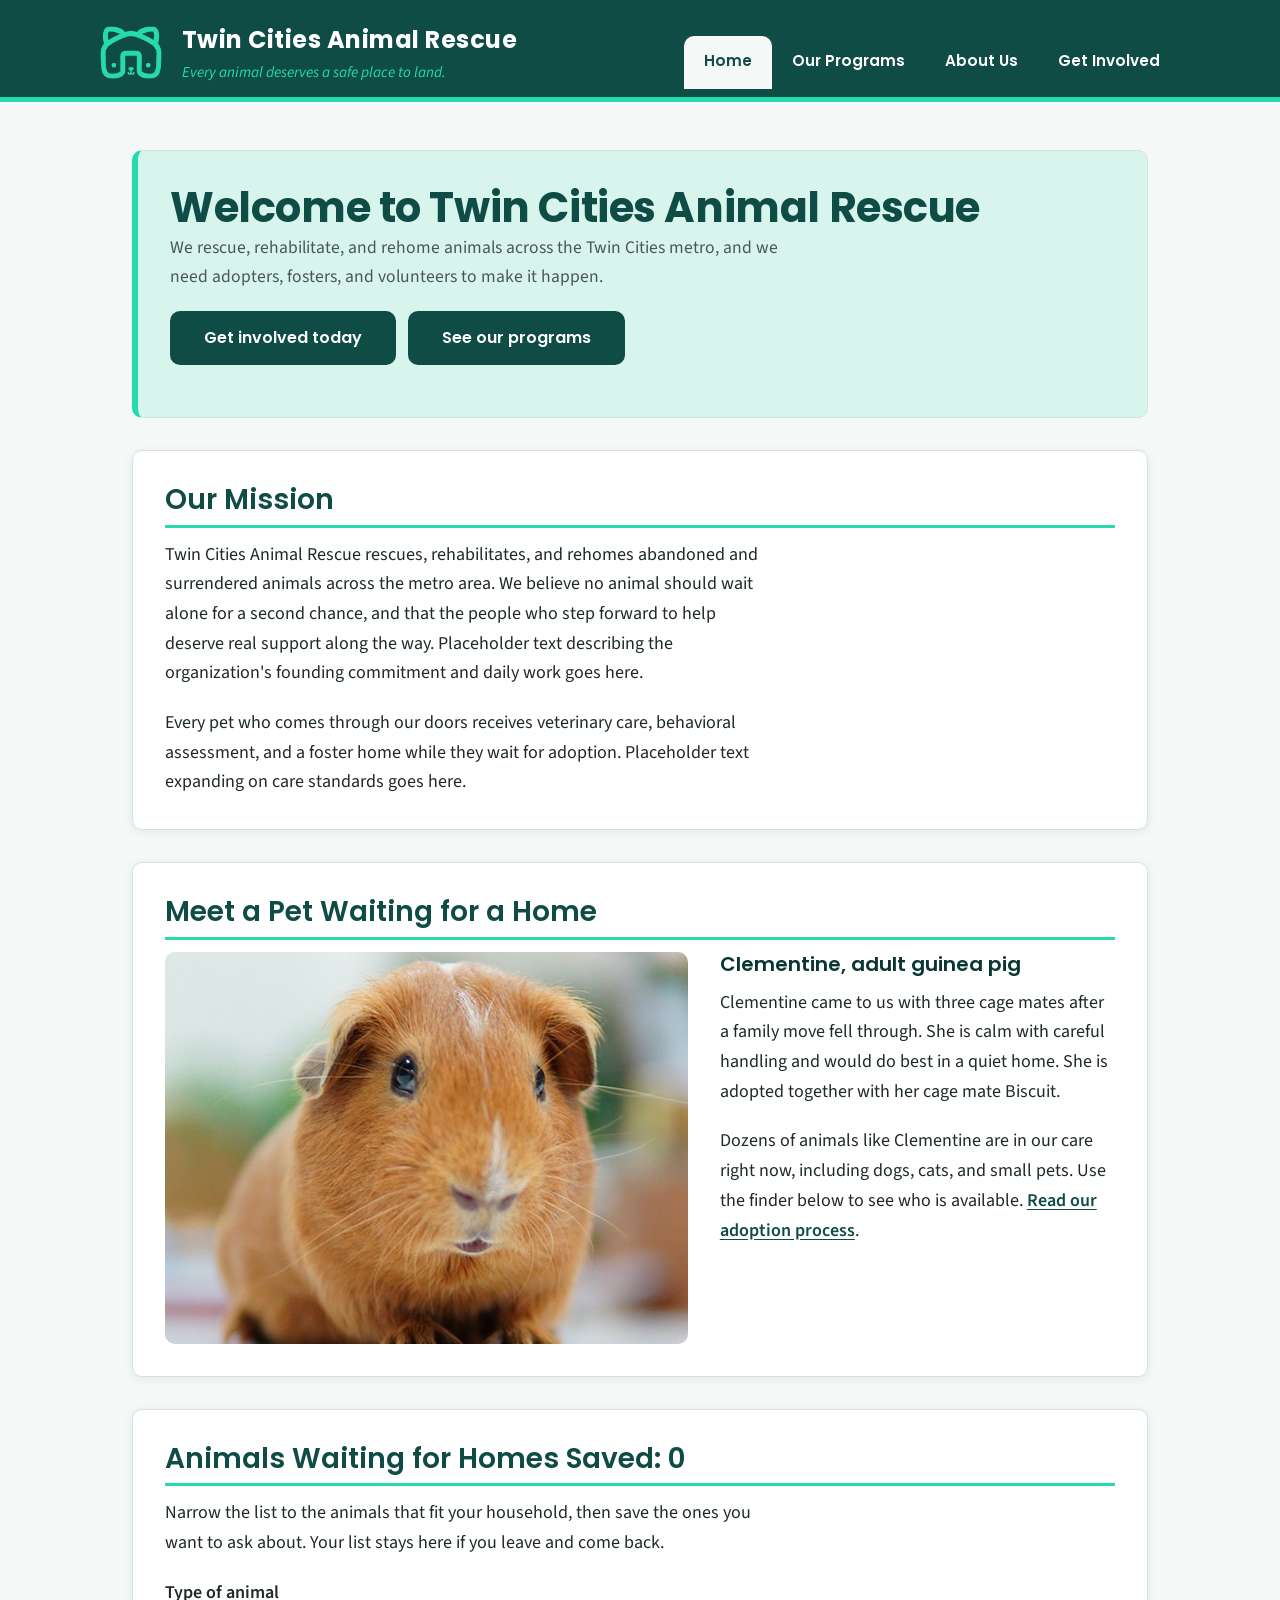
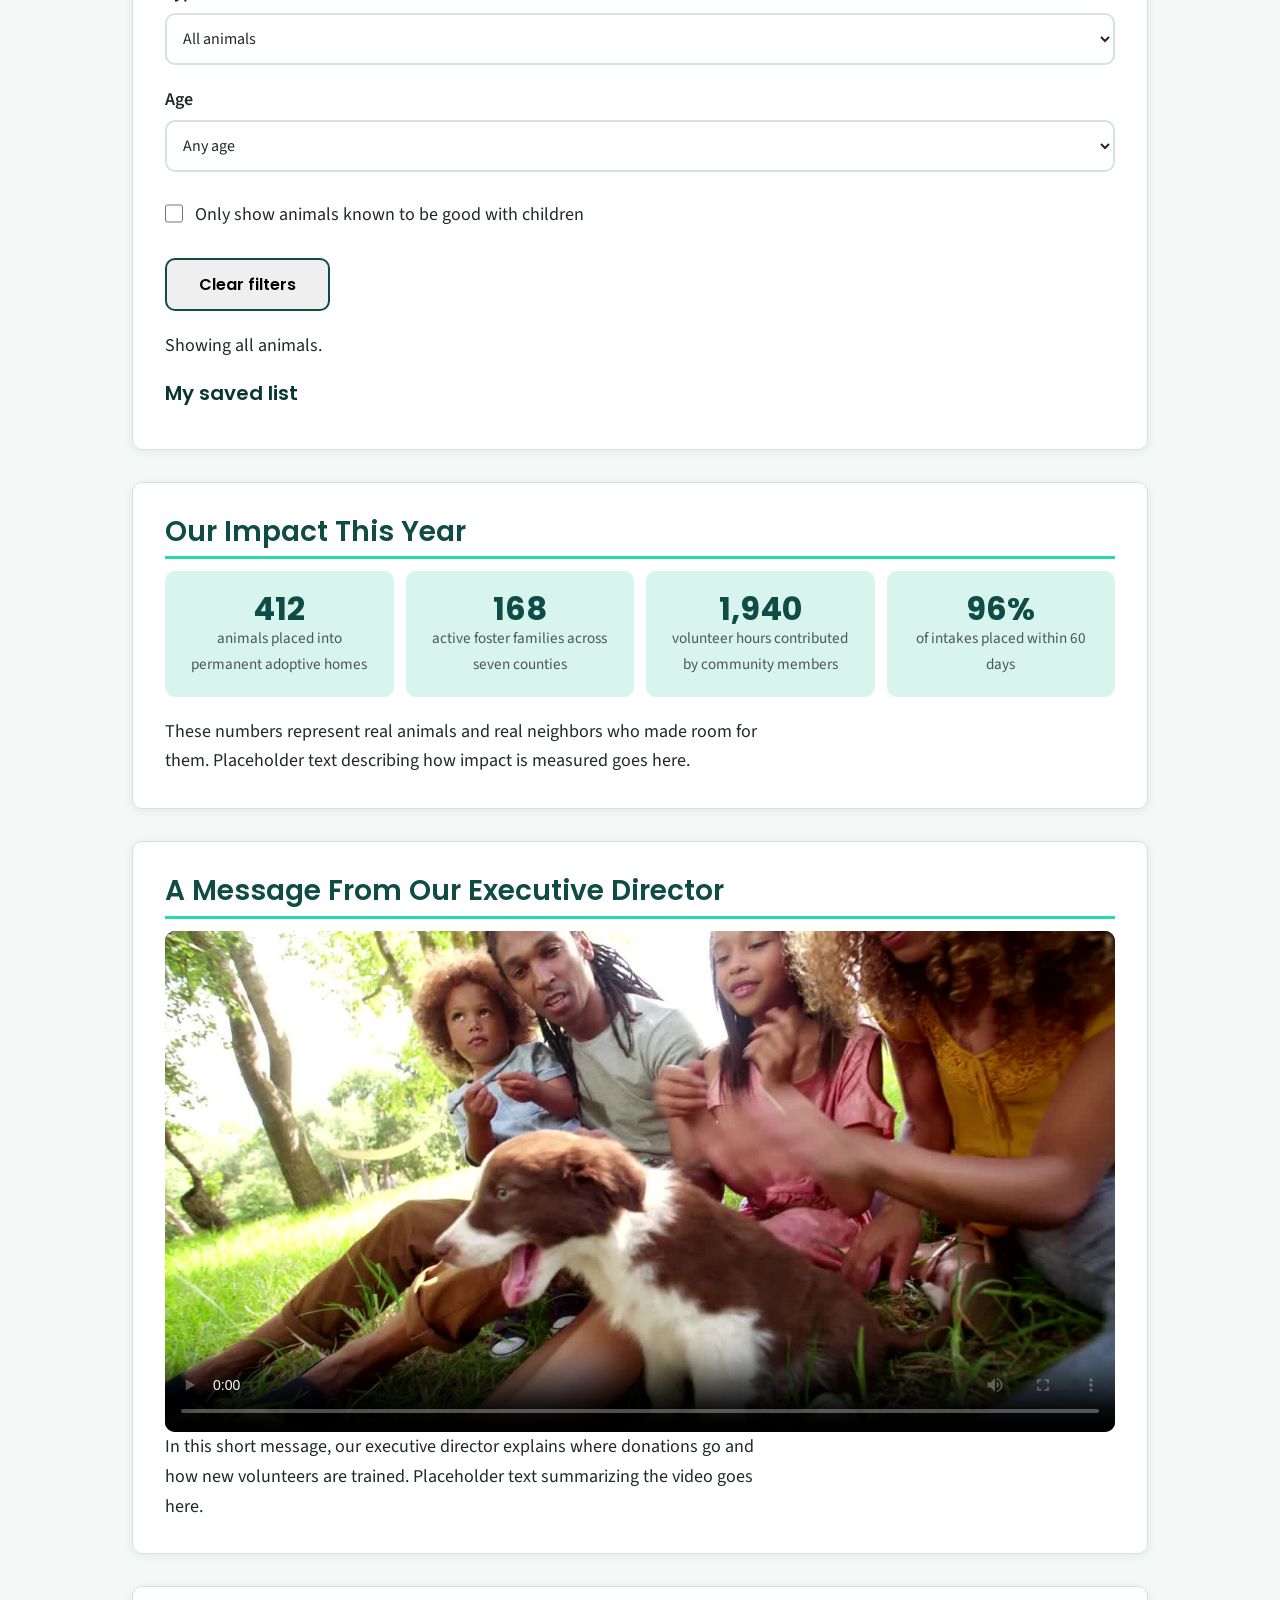
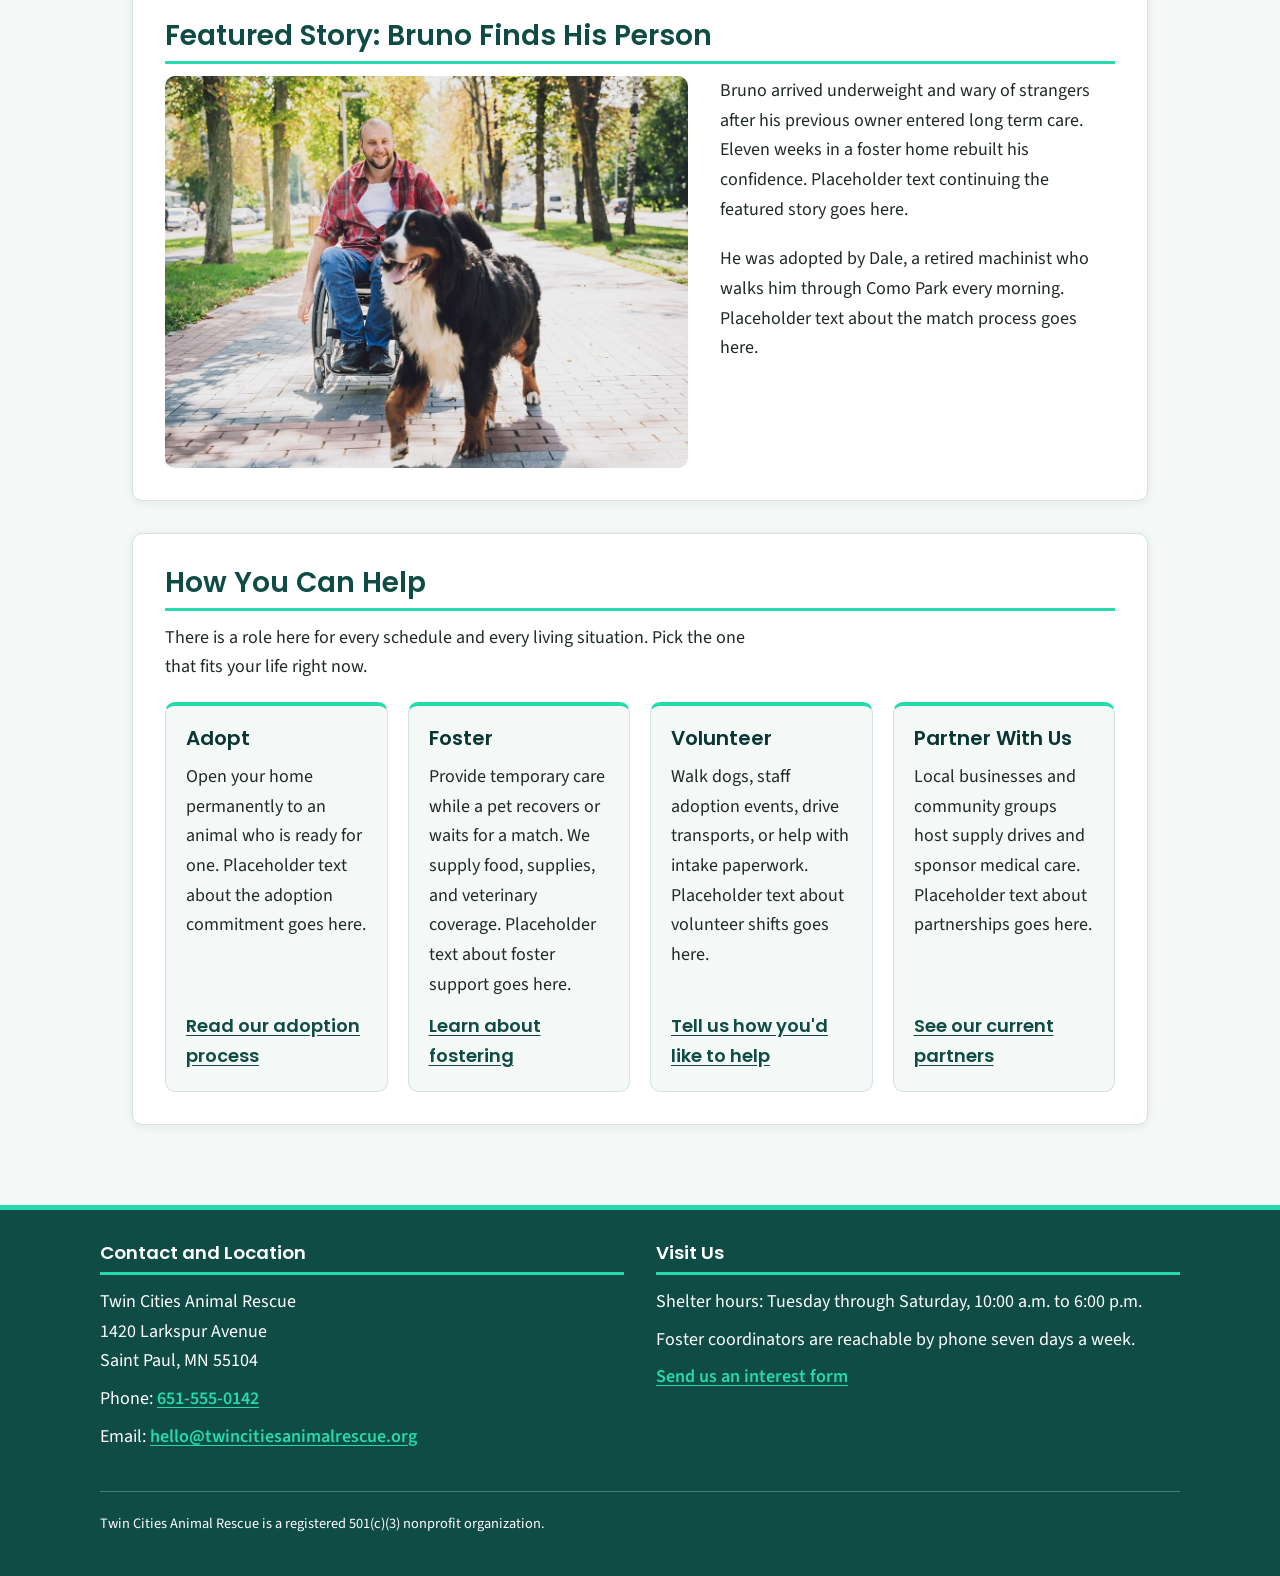
==== commit ba5b95cb: "Add files via upload" ====
--- a/index.html
+++ b/index.html
@@ -77,14 +77,74 @@
           <p>
             Clementine came to us with three cage mates after a family move fell
             through. She is calm with careful handling and would do best in a quiet
-            home. Placeholder text introducing current adoptable pets goes here.
+            home. She is adopted together with her cage mate Biscuit.
           </p>
           <p>
             Dozens of animals like Clementine are in our care right now, including
-            dogs, cats, and small pets. Placeholder text about the current roster
-            goes here. <a href="services.html">Read our adoption process</a>.
-          </p>
-        </div>
+            dogs, cats, and small pets. Use the finder below to see who is
+            available. <a href="services.html">Read our adoption process</a>.
+          </p>
+        </div>
+      </div>
+    </section>
+
+    <!-- Interactive feature: filter the animals in our care and keep a shortlist -->
+    <section id="pet-finder">
+      <h2>Animals Waiting for Homes <span class="saved-badge">Saved: <span id="saved-count">0</span></span></h2>
+      <p>
+        Narrow the list to the animals that fit your household, then save the ones
+        you want to ask about. Your list stays here if you leave and come back.
+      </p>
+
+      <form id="pet-filters" class="pet-filters">
+        <div class="filter-row">
+          <p>
+            <label for="filter-species">Type of animal</label>
+            <select id="filter-species" name="filter-species">
+              <option value="all">All animals</option>
+              <option value="dog">Dogs</option>
+              <option value="cat">Cats</option>
+              <option value="small">Small pets</option>
+            </select>
+          </p>
+
+          <p>
+            <label for="filter-age">Age</label>
+            <select id="filter-age" name="filter-age">
+              <option value="all">Any age</option>
+              <option value="young">Under 1 year</option>
+              <option value="adult">Adult</option>
+              <option value="senior">Senior</option>
+            </select>
+          </p>
+        </div>
+
+        <p class="choice">
+          <input type="checkbox" id="filter-kids" name="filter-kids">
+          <label for="filter-kids">Only show animals known to be good with children</label>
+        </p>
+
+        <p>
+          <button type="button" id="filter-reset" class="button-quiet">Clear filters</button>
+        </p>
+      </form>
+
+      <p id="pet-count" class="pet-count" role="status" aria-live="polite">
+        Showing all animals.
+      </p>
+
+      <div id="pet-results" class="pet-results">
+        <noscript>
+          <p>
+            The animal finder needs JavaScript. Call us at 651-555-0142 and we will
+            walk you through who is currently available.
+          </p>
+        </noscript>
+      </div>
+
+      <div class="saved-panel">
+        <h3>My saved list</h3>
+        <div id="saved-list"></div>
       </div>
     </section>
 
@@ -222,5 +282,7 @@
     </p>
   </footer>
 
+  <script src="js/storage.js"></script>
+  <script src="js/pet-finder.js"></script>
 </body>
 </html>
